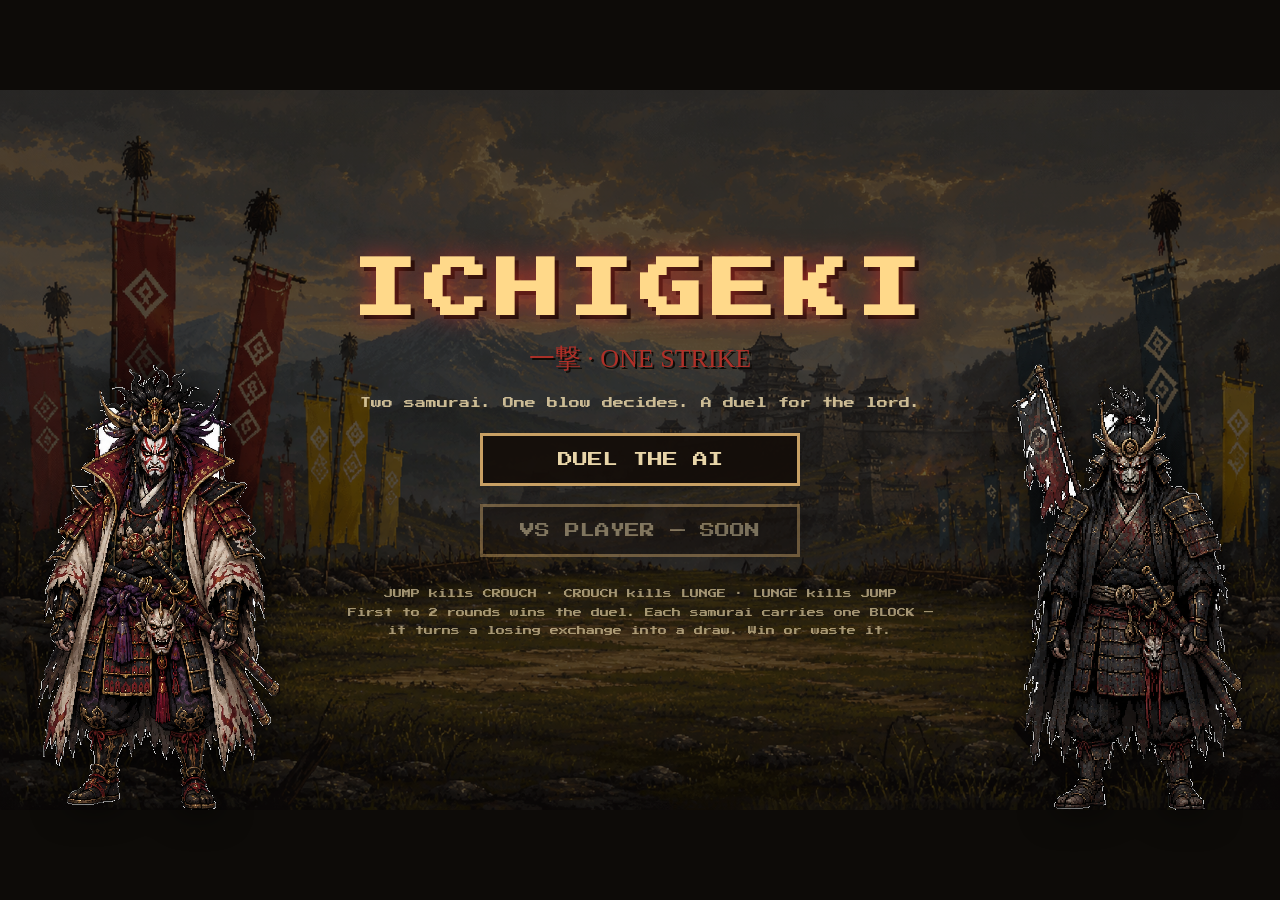
==== index.html @ 60b14108 "Initial backup" ====
<!DOCTYPE html>
<html lang="en">
<head>
<meta charset="UTF-8">
<meta name="viewport" content="width=device-width, initial-scale=1.0">
<title>ICHIGEKI 一撃 — One Strike</title>
<link rel="icon" href="data:,">
<link rel="preconnect" href="https://fonts.googleapis.com">
<link rel="preconnect" href="https://fonts.gstatic.com" crossorigin>
<link href="https://fonts.googleapis.com/css2?family=Press+Start+2P&display=swap" rel="stylesheet">
<link rel="stylesheet" href="css/style.css">
</head>
<body>
<div id="game">
  <canvas id="canvas" width="1280" height="720"></canvas>

  <div id="hud" class="hidden">
    <div class="hud-side">
      <div class="hud-name p1">AKAONI</div>
      <div class="hud-pips" id="pips-p1"></div>
      <div class="hud-blocks" id="blocks-p1"></div>
    </div>
    <div id="hud-round">ROUND 1</div>
    <div class="hud-side right">
      <div class="hud-name p2">KUROGANE</div>
      <div class="hud-pips" id="pips-p2"></div>
      <div class="hud-blocks" id="blocks-p2"></div>
    </div>
    <button id="btn-mute" title="toggle sound">♪</button>
  </div>

  <div id="banner" class="hidden"></div>

  <div id="move-panel" class="hidden">
    <div id="block-row">
      <button id="btn-block"><span class="bb-kanji">守</span><span class="bb-label">ADD BLOCK</span></button>
      <div id="block-hint">One per duel — turns a losing exchange into a draw. Wasted if you don't lose. <kbd>B</kbd></div>
    </div>
    <div id="move-row">
      <button class="move-btn" data-move="jump">JUMP <span class="kanji">跳</span><small>kills crouch · <kbd>1</kbd></small></button>
      <button class="move-btn" data-move="lunge">LUNGE <span class="kanji">突</span><small>kills jump · <kbd>2</kbd></small></button>
      <button class="move-btn" data-move="crouch">CROUCH <span class="kanji">伏</span><small>kills lunge · <kbd>3</kbd></small></button>
    </div>
  </div>

  <div id="title-screen">
    <img class="title-char left" src="assets/sprites/p1_front.png" alt="Akaoni">
    <img class="title-char right" src="assets/sprites/p2_front.png" alt="Kurogane">
    <div class="title-inner">
      <h1>ICHIGEKI</h1>
      <div class="jp">一撃 · ONE STRIKE</div>
      <p class="tagline">Two samurai. One blow decides. A duel for the lord.</p>
      <button id="btn-vs-ai" class="big">DUEL THE AI</button>
      <button id="btn-vs-human" class="big" disabled>VS PLAYER — SOON</button>
      <div class="howto">
        JUMP kills CROUCH · CROUCH kills LUNGE · LUNGE kills JUMP<br>
        First to 2 rounds wins the duel. Each samurai carries one BLOCK —<br>
        it turns a losing exchange into a draw. Win or waste it.
      </div>
    </div>
  </div>

  <div id="end-screen" class="hidden">
    <img id="end-portrait" src="" alt="">
    <h1 id="end-title"></h1>
    <div class="jp" id="end-jp"></div>
    <div id="end-sub"></div>
    <div class="end-buttons">
      <button id="btn-rematch" class="big">REMATCH</button>
      <button id="btn-title" class="big">TITLE</button>
    </div>
  </div>

  <div id="err" class="hidden"></div>
</div>
<script src="js/logic.js"></script>
<script src="js/ai.js"></script>
<script src="js/fx.js"></script>
<script src="js/main.js"></script>
</body>
</html>
---- css/style.css ----
:root {
  --gold: #c8a064;
  --gold-bright: #ffd98a;
  --ink: #0e0a06;
  --paper: #e8d5a8;
  --red: #b03028;
}

* { box-sizing: border-box; }

body {
  margin: 0;
  height: 100vh;
  display: flex;
  align-items: center;
  justify-content: center;
  background: #0d0b08;
  font-family: 'Press Start 2P', monospace;
  color: var(--paper);
  overflow: hidden;
}

#game {
  position: relative;
  width: min(100vw, calc(100vh * 16 / 9));
  aspect-ratio: 16 / 9;
}

#canvas {
  display: block;
  width: 100%;
  height: 100%;
  image-rendering: pixelated;
}

.hidden { display: none !important; }

button {
  font-family: inherit;
  color: var(--paper);
  background: rgba(20, 14, 9, 0.92);
  border: 3px solid var(--gold);
  padding: 12px 18px;
  cursor: pointer;
  transition: background 0.12s, color 0.12s, border-color 0.12s, transform 0.06s;
}
button:hover:not(:disabled) {
  background: var(--gold);
  color: var(--ink);
}
button:active:not(:disabled) { transform: translateY(2px); }
button:disabled { opacity: 0.45; cursor: default; }
button.big { font-size: 15px; padding: 16px 28px; min-width: 320px; }

/* ---------- title & end screens ---------- */
#title-screen, #end-screen {
  position: absolute;
  inset: 0;
  display: flex;
  flex-direction: column;
  align-items: center;
  justify-content: center;
  gap: 18px;
  background: rgba(10, 7, 4, 0.62);
  text-align: center;
}

.title-inner {
  display: flex;
  flex-direction: column;
  align-items: center;
  gap: 18px;
}

#title-screen h1, #end-screen h1 {
  margin: 0;
  font-size: 64px;
  letter-spacing: 8px;
  color: var(--gold-bright);
  text-shadow: 0 0 24px rgba(176, 48, 40, 0.9), 4px 4px 0 var(--ink);
}

.jp {
  font-family: Georgia, 'Yu Mincho', serif;
  font-size: 26px;
  color: var(--red);
  text-shadow: 2px 2px 0 var(--ink);
}

.tagline { font-size: 11px; line-height: 1.9; opacity: 0.85; margin: 0; }

.howto {
  font-size: 9px;
  line-height: 2.1;
  opacity: 0.65;
  margin-top: 10px;
}

.title-char {
  position: absolute;
  bottom: 0;
  height: 62%;
  image-rendering: pixelated;
  filter: drop-shadow(0 0 18px rgba(0, 0, 0, 0.8));
  pointer-events: none;
}
.title-char.left { left: 3%; }
.title-char.right { right: 3%; }

#end-portrait {
  height: 40%;
  image-rendering: pixelated;
  filter: drop-shadow(0 0 18px rgba(0, 0, 0, 0.8));
}
#end-sub { font-size: 10px; opacity: 0.75; }
.end-buttons { display: flex; gap: 16px; }
.end-buttons button.big { min-width: 200px; }

/* ---------- HUD ---------- */
#hud {
  position: absolute;
  top: 0; left: 0; right: 0;
  display: flex;
  align-items: flex-start;
  justify-content: space-between;
  padding: 14px 20px;
  pointer-events: none;
  text-shadow: 2px 2px 0 var(--ink);
}
#hud button { pointer-events: auto; }

.hud-side { display: flex; flex-direction: column; gap: 7px; }
.hud-side.right { align-items: flex-end; text-align: right; }

.hud-name { font-size: 14px; }
.hud-name.p1 { color: #e86858; }
.hud-name.p2 { color: #9ab8c8; }

.pip { color: rgba(232, 213, 168, 0.28); font-size: 16px; margin-right: 4px; }
.hud-side.right .pip { margin: 0 0 0 4px; }
.pip.won { color: var(--gold-bright); text-shadow: 0 0 10px rgba(255, 217, 138, 0.8); }

.tok {
  font-family: Georgia, 'Yu Mincho', serif;
  font-size: 17px;
  color: var(--gold-bright);
  margin-right: 4px;
}
.hud-side.right .tok { margin: 0 0 0 4px; }
.tok.spent { color: rgba(232, 213, 168, 0.22); }

#hud-round { font-size: 13px; padding-top: 4px; opacity: 0.9; }

#btn-mute {
  position: absolute;
  right: 20px;
  top: 64px;
  font-size: 14px;
  padding: 7px 11px;
  border-width: 2px;
  opacity: 0.8;
}
#btn-mute.muted { text-decoration: line-through; opacity: 0.45; }

/* ---------- banner ---------- */
#banner {
  position: absolute;
  inset: 0;
  display: flex;
  flex-direction: column;
  align-items: center;
  justify-content: center;
  gap: 14px;
  pointer-events: none;
  text-align: center;
}
.banner-main {
  font-size: 42px;
  letter-spacing: 5px;
  color: var(--gold-bright);
  text-shadow: 0 0 22px rgba(176, 48, 40, 0.9), 4px 4px 0 var(--ink);
}
.banner-sub { font-size: 11px; opacity: 0.85; text-shadow: 2px 2px 0 var(--ink); }
#banner.pop .banner-main { animation: pop 0.28s cubic-bezier(0.2, 1.6, 0.4, 1); }
@keyframes pop {
  from { transform: scale(2.4); opacity: 0; }
  to { transform: scale(1); opacity: 1; }
}

/* ---------- move panel ---------- */
#move-panel {
  position: absolute;
  left: 0; right: 0; bottom: 0;
  display: flex;
  flex-direction: column;
  align-items: center;
  gap: 10px;
  padding: 14px 0 18px;
  background: linear-gradient(to top, rgba(10, 7, 4, 0.92), rgba(10, 7, 4, 0));
}

#block-row { display: flex; align-items: center; gap: 14px; }
#block-hint { font-size: 8px; opacity: 0.6; max-width: 420px; line-height: 1.8; }

#btn-block { font-size: 11px; display: flex; align-items: center; gap: 10px; }
.bb-kanji { font-family: Georgia, 'Yu Mincho', serif; font-size: 20px; }
#btn-block.armed {
  border-color: var(--gold-bright);
  background: #3a2c12;
  box-shadow: 0 0 16px rgba(255, 217, 138, 0.55);
}

#move-row { display: flex; gap: 18px; }
.move-btn { font-size: 13px; min-width: 200px; }
.move-btn .kanji { font-family: Georgia, 'Yu Mincho', serif; font-size: 16px; }
.move-btn small {
  display: block;
  font-size: 8px;
  opacity: 0.65;
  margin-top: 8px;
}

kbd {
  border: 1px solid currentColor;
  border-radius: 3px;
  padding: 1px 4px;
  font-family: inherit;
  font-size: 0.9em;
}

/* ---------- error overlay ---------- */
#err {
  position: absolute;
  inset: 0;
  display: flex;
  align-items: center;
  justify-content: center;
  padding: 40px;
  background: rgba(10, 7, 4, 0.92);
  font-size: 12px;
  line-height: 2;
  text-align: center;
}
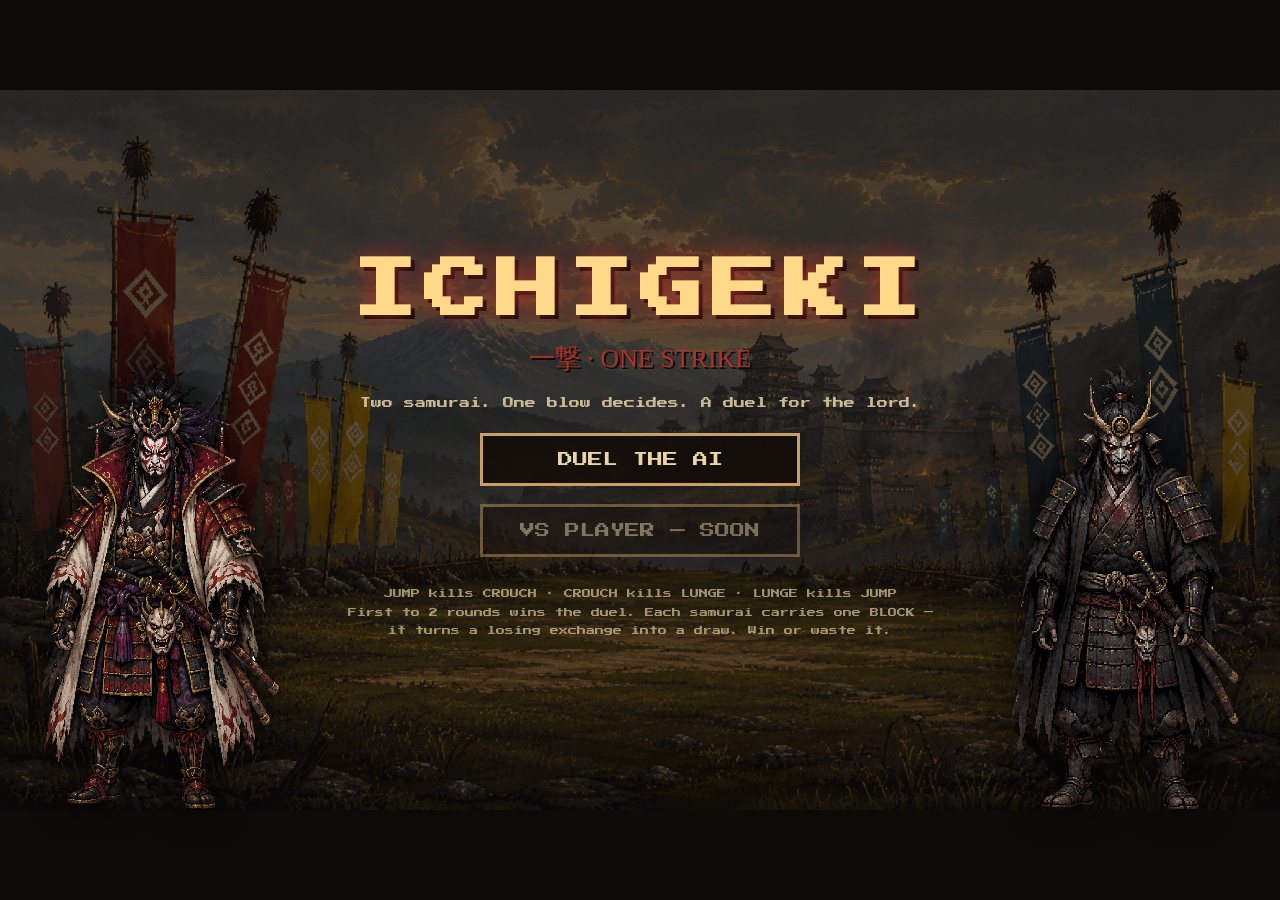
==== commit 85c913be: "ICHIGEKI: June art pass, title sprites and itch screenshots Captures the work that was sitting uncom" ====
--- a/index.html
+++ b/index.html
@@ -44,8 +44,8 @@
   </div>
 
   <div id="title-screen">
-    <img class="title-char left" src="assets/sprites/p1_front.png" alt="Akaoni">
-    <img class="title-char right" src="assets/sprites/p2_front.png" alt="Kurogane">
+    <img class="title-char left" src="assets/images/tbfg_p1_idle_fwd.png" alt="Akaoni">
+    <img class="title-char right" src="assets/images/tbfg_p2_idle_fwd.png" alt="Kurogane">
     <div class="title-inner">
       <h1>ICHIGEKI</h1>
       <div class="jp">一撃 · ONE STRIKE</div>
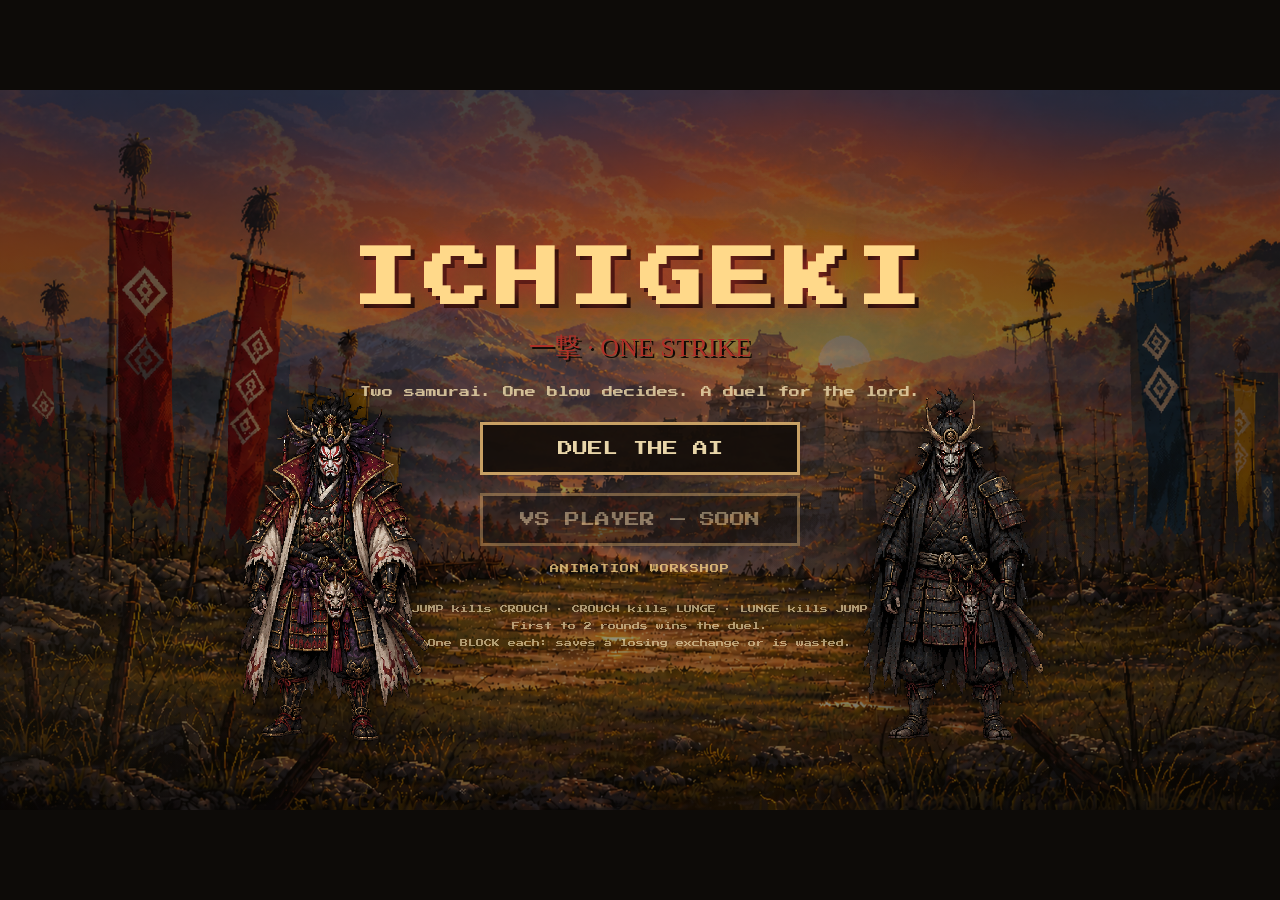
==== commit fd472726: "feat: animation workshop, calibrated character poses, and dynamic battlefield - Add Animation Worksh" ====
--- a/index.html
+++ b/index.html
@@ -44,18 +44,19 @@
   </div>
 
   <div id="title-screen">
-    <img class="title-char left" src="assets/images/tbfg_p1_idle_fwd.png" alt="Akaoni">
-    <img class="title-char right" src="assets/images/tbfg_p2_idle_fwd.png" alt="Kurogane">
+    <img class="title-char left" src="assets/clean/tbfg_p1_idle_fwd.png" alt="Akaoni">
+    <img class="title-char right" src="assets/clean/tbfg_p2_idle_fwd.png" alt="Kurogane">
     <div class="title-inner">
       <h1>ICHIGEKI</h1>
       <div class="jp">一撃 · ONE STRIKE</div>
       <p class="tagline">Two samurai. One blow decides. A duel for the lord.</p>
       <button id="btn-vs-ai" class="big">DUEL THE AI</button>
       <button id="btn-vs-human" class="big" disabled>VS PLAYER — SOON</button>
+      <a class="workshop-link" href="tools/animation-editor.html">ANIMATION WORKSHOP</a>
       <div class="howto">
         JUMP kills CROUCH · CROUCH kills LUNGE · LUNGE kills JUMP<br>
-        First to 2 rounds wins the duel. Each samurai carries one BLOCK —<br>
-        it turns a losing exchange into a draw. Win or waste it.
+        First to 2 rounds wins the duel.<br>
+        One BLOCK each: saves a losing exchange or is wasted.
       </div>
     </div>
   </div>
--- a/css/style.css
+++ b/css/style.css
@@ -51,6 +51,8 @@
 button:active:not(:disabled) { transform: translateY(2px); }
 button:disabled { opacity: 0.45; cursor: default; }
 button.big { font-size: 15px; padding: 16px 28px; min-width: 320px; }
+.workshop-link { color: var(--gold-bright); font-size: 9px; letter-spacing: 1px; opacity: .75; text-decoration: none; }
+.workshop-link:hover { opacity: 1; text-decoration: underline; }
 
 /* ---------- title & end screens ---------- */
 #title-screen, #end-screen {
@@ -61,7 +63,7 @@
   align-items: center;
   justify-content: center;
   gap: 18px;
-  background: rgba(10, 7, 4, 0.62);
+  background: rgba(10, 7, 4, 0.44);
   text-align: center;
 }
 
@@ -90,22 +92,23 @@
 .tagline { font-size: 11px; line-height: 1.9; opacity: 0.85; margin: 0; }
 
 .howto {
-  font-size: 9px;
+  font-size: 8px;
   line-height: 2.1;
   opacity: 0.65;
   margin-top: 10px;
+  max-width: 480px;
 }
 
 .title-char {
   position: absolute;
-  bottom: 0;
-  height: 62%;
+  bottom: 9.7%;
+  height: 45.8%;
   image-rendering: pixelated;
   filter: drop-shadow(0 0 18px rgba(0, 0, 0, 0.8));
   pointer-events: none;
 }
-.title-char.left { left: 3%; }
-.title-char.right { right: 3%; }
+.title-char.left { left: 19%; }
+.title-char.right { right: 19%; }
 
 #end-portrait {
   height: 40%;
